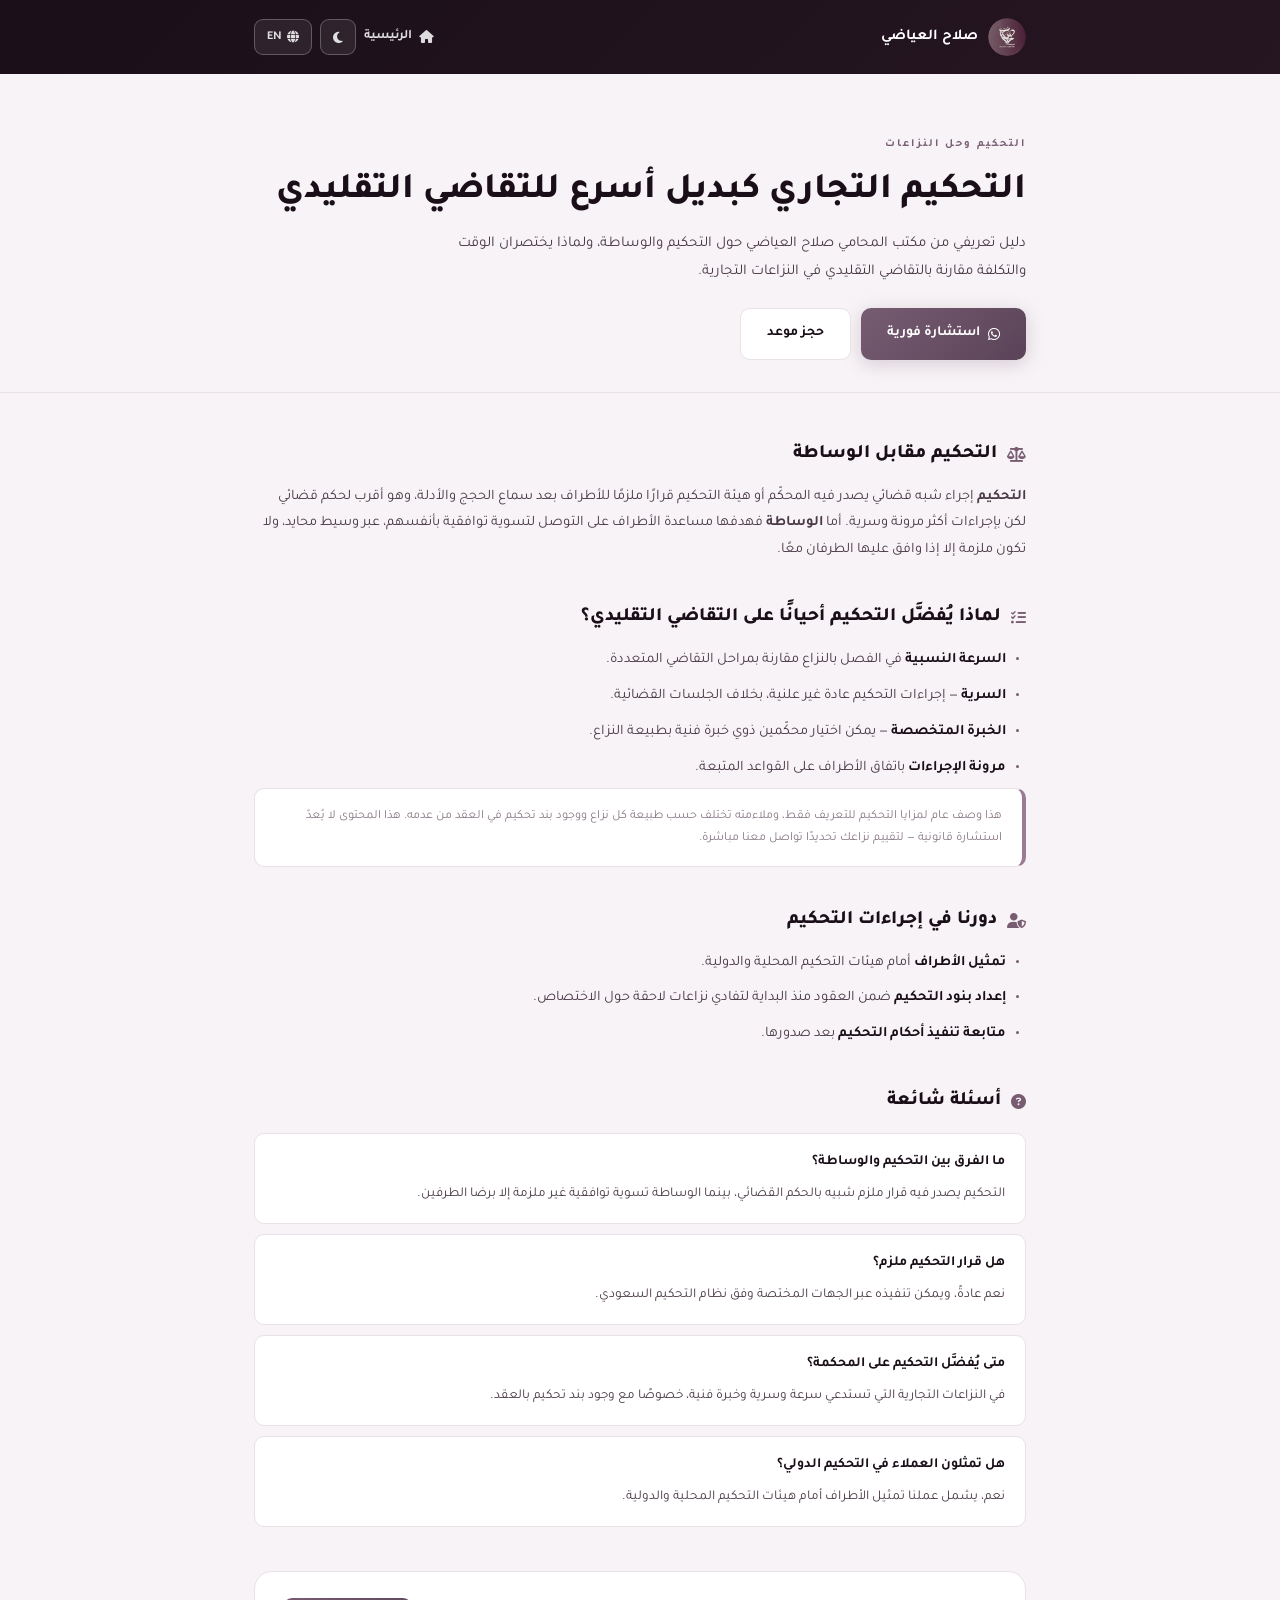
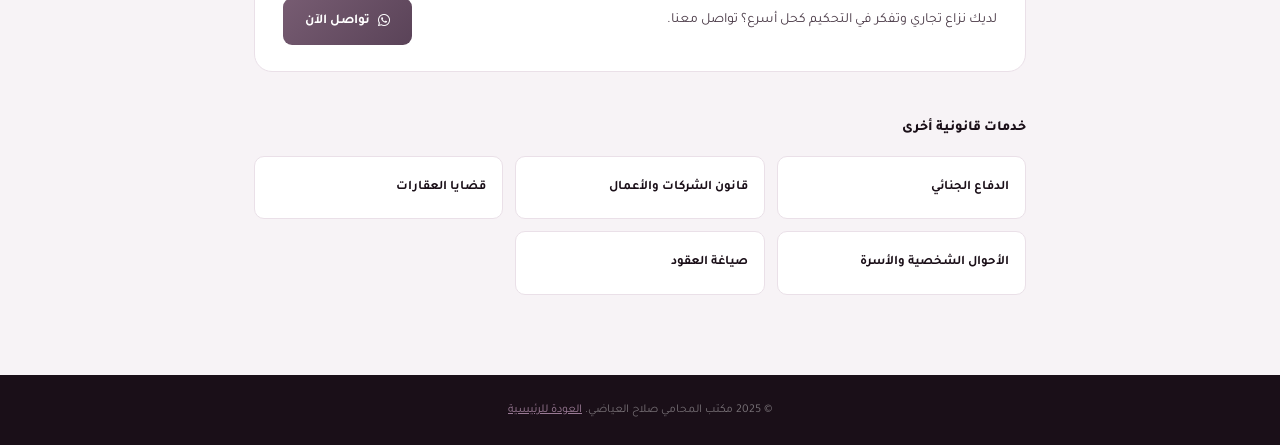
==== arbitration.html @ 4cacccc8 "Complete the practice-area content pages: 5 more, plus a shared stylesheet - New pages matching the " ====
<!DOCTYPE html>
<html lang="ar" dir="rtl">
<head>
<meta charset="UTF-8"/>
<meta name="viewport" content="width=device-width,initial-scale=1.0"/>
<title>التحكيم وحل النزاعات | مكتب المحامي صلاح العياضي</title>
<meta name="description" content="دليل تعريفي حول التحكيم التجاري والوساطة كبديل للتقاضي التقليدي بالمملكة العربية السعودية — مكتب المحامي صلاح العياضي، المدينة المنورة"/>
<link rel="canonical" href="https://salah-alayadi.com/arbitration.html"/>
<meta name="robots" content="index, follow"/>
<meta name="theme-color" content="#775C72"/>
<link rel="icon" href="logo-dark.png" type="image/png"/>

<meta property="og:type" content="article"/>
<meta property="og:site_name" content="مكتب المحامي صلاح العياضي"/>
<meta property="og:title" content="التحكيم وحل النزاعات | مكتب المحامي صلاح العياضي"/>
<meta property="og:description" content="دليل تعريفي حول التحكيم التجاري والوساطة كبديل للتقاضي التقليدي بالمملكة العربية السعودية"/>
<meta property="og:url" content="https://salah-alayadi.com/arbitration.html"/>
<meta property="og:image" content="https://salah-alayadi.com/madina.jpg"/>
<meta property="og:locale" content="ar_SA"/>

<script async src="https://www.googletagmanager.com/gtag/js?id=G-WZ18634DXK"></script>
<script>
  window.dataLayer = window.dataLayer || [];
  function gtag(){dataLayer.push(arguments);}
  gtag('js', new Date());
  gtag('config', 'G-WZ18634DXK');
</script>

<script type="application/ld+json">
{
  "@context": "https://schema.org",
  "@type": "LegalService",
  "name": "التحكيم وحل النزاعات — مكتب المحامي صلاح العياضي",
  "url": "https://salah-alayadi.com/arbitration.html",
  "provider": {"@type": "Attorney", "name": "مكتب المحامي صلاح العياضي", "telephone": "+966560064478"},
  "areaServed": "SA",
  "serviceType": "Arbitration and Dispute Resolution"
}
</script>
<script type="application/ld+json">
{
  "@context": "https://schema.org",
  "@type": "FAQPage",
  "mainEntity": [
    {"@type":"Question","name":"ما الفرق بين التحكيم والوساطة؟","acceptedAnswer":{"@type":"Answer","text":"التحكيم يصدر فيه المحكّم أو هيئة التحكيم قرارًا ملزمًا للأطراف يشبه الحكم القضائي، بينما الوساطة تهدف لمساعدة الأطراف على التوصل لتسوية توافقية غير ملزمة إلا برضا الطرفين."}},
    {"@type":"Question","name":"هل قرار التحكيم ملزم؟","acceptedAnswer":{"@type":"Answer","text":"نعم، عادةً ما يكون قرار التحكيم (حكم التحكيم) ملزمًا للأطراف، ويمكن تنفيذه عبر الجهات المختصة وفق نظام التحكيم السعودي."}},
    {"@type":"Question","name":"متى يُفضَّل اللجوء للتحكيم بدل المحكمة؟","acceptedAnswer":{"@type":"Answer","text":"يُفضَّل التحكيم عادة في النزاعات التجارية التي تستدعي سرعة الحسم والسرية والخبرة الفنية المتخصصة، خصوصًا عند وجود بند تحكيم متفق عليه مسبقًا في العقد."}},
    {"@type":"Question","name":"هل تمثلون العملاء في التحكيم الدولي؟","acceptedAnswer":{"@type":"Answer","text":"نعم، يشمل عملنا تمثيل الأطراف أمام هيئات التحكيم المحلية والدولية."}}
  ]
}
</script>

<link rel="preconnect" href="https://fonts.googleapis.com"/>
<link rel="preconnect" href="https://fonts.gstatic.com" crossorigin/>
<link href="https://fonts.googleapis.com/css2?family=Tajawal:wght@300;400;500;700;800;900&family=Inter:wght@300;400;500;600;700&display=swap" rel="stylesheet"/>
<link rel="stylesheet" href="https://cdnjs.cloudflare.com/ajax/libs/font-awesome/6.5.0/css/all.min.css"/>
<link rel="stylesheet" href="article.css"/>
</head>
<body>

<header>
  <nav>
    <a href="index.html" class="logo">
      <img src="logo-dark.png" alt="شعار المكتب"/>
      <span><span class="ar-text">صلاح العياضي</span><span class="en-text">Salah Aleadhi</span></span>
    </a>
    <div class="hdr-actions">
      <a href="index.html" class="back-lnk"><i class="fas fa-house"></i><span class="ar-text">الرئيسية</span><span class="en-text">Home</span></a>
      <button class="btn-icon" id="themeBtn" aria-label="تبديل المظهر"><i class="fas fa-moon" id="themeIco"></i></button>
      <button class="btn-icon btn-lang" id="langBtn"><i class="fas fa-globe"></i><span id="langLbl">EN</span></button>
    </div>
  </nav>
</header>

<div class="hero-p">
  <div class="container">
    <div class="stg"><span class="ar-text">التحكيم وحل النزاعات</span><span class="en-text">Arbitration &amp; Dispute Resolution</span></div>
    <h1><span class="ar-text">التحكيم التجاري كبديل أسرع للتقاضي التقليدي</span><span class="en-text">Commercial Arbitration as a Faster Alternative to Traditional Litigation</span></h1>
    <p><span class="ar-text">دليل تعريفي من مكتب المحامي صلاح العياضي حول التحكيم والوساطة، ولماذا يختصران الوقت والتكلفة مقارنة بالتقاضي التقليدي في النزاعات التجارية.</span><span class="en-text">A guide from Salah Aleadhi Law Office on arbitration and mediation, and why they can save time and cost compared to traditional litigation in commercial disputes.</span></p>
    <div class="cta-row">
      <a href="https://wa.me/966560064478?text=%D8%A7%D9%84%D8%B3%D9%84%D8%A7%D9%85%20%D8%B9%D9%84%D9%8A%D9%83%D9%85%D8%8C%20%D8%A3%D8%B1%D9%8A%D8%AF%20%D8%A7%D8%B3%D8%AA%D8%B4%D8%A7%D8%B1%D8%A9%20%D8%A8%D8%AE%D8%B5%D9%88%D8%B5%20%D8%AA%D8%AD%D9%83%D9%8A%D9%85" target="_blank" rel="noopener noreferrer" class="bm"><i class="fab fa-whatsapp"></i><span class="ar-text">استشارة فورية</span><span class="en-text">Instant Consultation</span></a>
      <a href="index.html#booking" class="bo"><span class="ar-text">حجز موعد</span><span class="en-text">Book an Appointment</span></a>
    </div>
  </div>
</div>

<main>
  <div class="container">

    <div class="sec">
      <h2><i class="fas fa-scale-balanced"></i><span class="ar-text">التحكيم مقابل الوساطة</span><span class="en-text">Arbitration vs. Mediation</span></h2>
      <p><span class="ar-text"><b>التحكيم</b> إجراء شبه قضائي يصدر فيه المحكّم أو هيئة التحكيم قرارًا ملزمًا للأطراف بعد سماع الحجج والأدلة، وهو أقرب لحكم قضائي لكن بإجراءات أكثر مرونة وسرية. أما <b>الوساطة</b> فهدفها مساعدة الأطراف على التوصل لتسوية توافقية بأنفسهم، عبر وسيط محايد، ولا تكون ملزمة إلا إذا وافق عليها الطرفان معًا.</span><span class="en-text"><b>Arbitration</b> is a quasi-judicial process where an arbitrator or arbitral tribunal issues a binding decision after hearing arguments and evidence — similar to a court ruling, but with more flexible and private procedures. <b>Mediation</b> aims to help parties reach a mutually agreed settlement through a neutral mediator, and is only binding if both parties agree to it.</span></p>
    </div>

    <div class="sec">
      <h2><i class="fas fa-list-check"></i><span class="ar-text">لماذا يُفضَّل التحكيم أحيانًا على التقاضي التقليدي؟</span><span class="en-text">Why Arbitration Is Sometimes Preferred Over Traditional Litigation</span></h2>
      <ul>
        <li><span class="ar-text"><b>السرعة النسبية</b> في الفصل بالنزاع مقارنة بمراحل التقاضي المتعددة.</span><span class="en-text"><b>Relative speed</b> in resolving disputes compared to multiple litigation stages.</span></li>
        <li><span class="ar-text"><b>السرية</b> — إجراءات التحكيم عادة غير علنية، بخلاف الجلسات القضائية.</span><span class="en-text"><b>Confidentiality</b> — arbitration proceedings are typically private, unlike public court hearings.</span></li>
        <li><span class="ar-text"><b>الخبرة المتخصصة</b> — يمكن اختيار محكّمين ذوي خبرة فنية بطبيعة النزاع.</span><span class="en-text"><b>Specialized expertise</b> — arbitrators with technical knowledge relevant to the dispute can be selected.</span></li>
        <li><span class="ar-text"><b>مرونة الإجراءات</b> باتفاق الأطراف على القواعد المتبعة.</span><span class="en-text"><b>Procedural flexibility</b>, with parties agreeing on the rules to follow.</span></li>
      </ul>
      <div class="disclaimer">
        <p><span class="ar-text">هذا وصف عام لمزايا التحكيم للتعريف فقط، وملاءمته تختلف حسب طبيعة كل نزاع ووجود بند تحكيم في العقد من عدمه. هذا المحتوى لا يُعدّ استشارة قانونية — لتقييم نزاعك تحديدًا تواصل معنا مباشرة.</span><span class="en-text">This is a general overview of arbitration's advantages. Its suitability depends on the nature of each dispute and whether an arbitration clause exists in the contract. This content is not legal advice — contact us directly to assess your specific dispute.</span></p>
      </div>
    </div>

    <div class="sec">
      <h2><i class="fas fa-user-shield"></i><span class="ar-text">دورنا في إجراءات التحكيم</span><span class="en-text">Our Role in Arbitration Proceedings</span></h2>
      <ul>
        <li><span class="ar-text"><b>تمثيل الأطراف</b> أمام هيئات التحكيم المحلية والدولية.</span><span class="en-text"><b>Representing parties</b> before local and international arbitral bodies.</span></li>
        <li><span class="ar-text"><b>إعداد بنود التحكيم</b> ضمن العقود منذ البداية لتفادي نزاعات لاحقة حول الاختصاص.</span><span class="en-text"><b>Drafting arbitration clauses</b> within contracts from the outset, to avoid future jurisdiction disputes.</span></li>
        <li><span class="ar-text"><b>متابعة تنفيذ أحكام التحكيم</b> بعد صدورها.</span><span class="en-text"><b>Following up on the enforcement</b> of arbitration awards once issued.</span></li>
      </ul>
    </div>

    <div class="sec">
      <h2><i class="fas fa-circle-question"></i><span class="ar-text">أسئلة شائعة</span><span class="en-text">Frequently Asked Questions</span></h2>
      <div class="faq-list">
        <div class="faq-item"><b><span class="ar-text">ما الفرق بين التحكيم والوساطة؟</span><span class="en-text">What's the difference between arbitration and mediation?</span></b><p><span class="ar-text">التحكيم يصدر فيه قرار ملزم شبيه بالحكم القضائي، بينما الوساطة تسوية توافقية غير ملزمة إلا برضا الطرفين.</span><span class="en-text">Arbitration produces a binding decision similar to a court ruling; mediation is a consensual settlement, binding only if both parties agree.</span></p></div>
        <div class="faq-item"><b><span class="ar-text">هل قرار التحكيم ملزم؟</span><span class="en-text">Is an arbitration award binding?</span></b><p><span class="ar-text">نعم عادةً، ويمكن تنفيذه عبر الجهات المختصة وفق نظام التحكيم السعودي.</span><span class="en-text">Yes, typically, and it can be enforced through the relevant authorities under Saudi arbitration law.</span></p></div>
        <div class="faq-item"><b><span class="ar-text">متى يُفضَّل التحكيم على المحكمة؟</span><span class="en-text">When is arbitration preferred over court?</span></b><p><span class="ar-text">في النزاعات التجارية التي تستدعي سرعة وسرية وخبرة فنية، خصوصًا مع وجود بند تحكيم بالعقد.</span><span class="en-text">In commercial disputes requiring speed, confidentiality, and technical expertise, especially with an arbitration clause already in the contract.</span></p></div>
        <div class="faq-item"><b><span class="ar-text">هل تمثلون العملاء في التحكيم الدولي؟</span><span class="en-text">Do you represent clients in international arbitration?</span></b><p><span class="ar-text">نعم، يشمل عملنا تمثيل الأطراف أمام هيئات التحكيم المحلية والدولية.</span><span class="en-text">Yes, our work includes representing parties before local and international arbitral bodies.</span></p></div>
      </div>
    </div>

    <div class="contact-strip">
      <p><span class="ar-text">لديك نزاع تجاري وتفكر في التحكيم كحل أسرع؟ تواصل معنا.</span><span class="en-text">Have a commercial dispute and considering arbitration as a faster path? Get in touch.</span></p>
      <a href="https://wa.me/966560064478" target="_blank" rel="noopener noreferrer" class="cta"><i class="fab fa-whatsapp"></i><span class="ar-text">تواصل الآن</span><span class="en-text">Contact Now</span></a>
    </div>

    <div class="related">
      <h3><span class="ar-text">خدمات قانونية أخرى</span><span class="en-text">Other Legal Services</span></h3>
      <div class="related-grid">
        <a href="criminal-defense.html" class="related-card"><span class="ar-text">الدفاع الجنائي</span><span class="en-text">Criminal Defense</span></a>
        <a href="corporate-law.html" class="related-card"><span class="ar-text">قانون الشركات والأعمال</span><span class="en-text">Corporate &amp; Business Law</span></a>
        <a href="real-estate-law.html" class="related-card"><span class="ar-text">قضايا العقارات</span><span class="en-text">Real Estate Law</span></a>
        <a href="family-law.html" class="related-card"><span class="ar-text">الأحوال الشخصية والأسرة</span><span class="en-text">Personal Status &amp; Family</span></a>
        <a href="contract-drafting.html" class="related-card"><span class="ar-text">صياغة العقود</span><span class="en-text">Contract Drafting</span></a>
      </div>
    </div>

  </div>
</main>

<footer>
  <p><span class="ar-text">© 2025 مكتب المحامي صلاح العياضي.</span><span class="en-text">© 2025 Salah Aleadhi Law Office.</span> <a href="index.html"><span class="ar-text">العودة للرئيسية</span><span class="en-text">Back to Home</span></a></p>
</footer>

<script>
const html=document.documentElement;
const themeBtn=document.getElementById('themeBtn');
const themeIco=document.getElementById('themeIco');
function applyTheme(t){t==='dark'?html.setAttribute('data-theme','dark'):html.removeAttribute('data-theme');themeIco.className=t==='dark'?'fas fa-sun':'fas fa-moon';localStorage.setItem('theme',t)}
applyTheme(localStorage.getItem('theme')||'light');
themeBtn.addEventListener('click',()=>applyTheme(html.getAttribute('data-theme')==='dark'?'light':'dark'));

const langBtn=document.getElementById('langBtn');
const langLbl=document.getElementById('langLbl');
let lang=localStorage.getItem('lang')||'ar';
function applyLang(l){html.setAttribute('lang',l);html.setAttribute('dir',l==='ar'?'rtl':'ltr');langLbl.textContent=l==='ar'?'EN':'AR';lang=l;localStorage.setItem('lang',l)}
applyLang(lang);
langBtn.addEventListener('click',()=>applyLang(lang==='ar'?'en':'ar'));
</script>
</body>
</html>
---- article.css ----
:root{
  --p:#775C72; --pl:#9A7A95; --pd:#5A4358;
  --nv:#1A0F18; --nv2:#261622;
  --bg:#F7F3F6; --bg2:#FFFFFF; --card:#FFFFFF;
  --tx:#1A0F18; --tx2:#4A3A47; --tx3:#8A7A87;
  --br:#EAE0E8; --sh:rgba(26,15,24,.1); --shp:rgba(119,92,114,.25);
  --ease:all .3s cubic-bezier(.4,0,.2,1);
  --r:10px; --rl:18px;
}
[data-theme="dark"]{
  --nv:#090909; --nv2:#101010;
  --bg:#0C0C0C; --bg2:#131313; --card:#191919;
  --tx:#E4E4E4; --tx2:#949494; --tx3:#565656;
  --br:#252525; --sh:rgba(0,0,0,.65); --shp:rgba(119,92,114,.32);
}
*,*::before,*::after{box-sizing:border-box;margin:0;padding:0}
html{scroll-behavior:smooth}
body{font-family:'Tajawal',sans-serif;background:var(--bg);color:var(--tx);line-height:1.85;transition:background .3s,color .3s}
html[lang="en"] body{font-family:'Inter',sans-serif}
a{text-decoration:none;color:inherit}
html[lang="ar"] .en-text{display:none}
html[lang="en"] .ar-text{display:none}
.container{max-width:820px;margin:0 auto;padding:0 24px}

header{background:linear-gradient(135deg,var(--nv),var(--nv2));padding:18px 0}
header nav{display:flex;align-items:center;justify-content:space-between;max-width:820px;margin:0 auto;padding:0 24px}
.logo{display:flex;align-items:center;gap:10px;color:#fff;font-weight:700;font-size:15px}
.logo img{height:38px;width:38px;border-radius:50%;object-fit:cover}
.hdr-actions{display:flex;align-items:center;gap:8px}
.btn-icon{width:36px;height:36px;border-radius:9px;border:1.5px solid rgba(255,255,255,.25);background:rgba(255,255,255,.08);color:rgba(255,255,255,.85);font-size:13px;cursor:pointer;display:flex;align-items:center;justify-content:center;font-family:inherit;transition:var(--ease)}
.btn-icon:hover{border-color:var(--pl);color:var(--pl)}
.btn-lang{width:auto;padding:0 12px;gap:5px;font-size:12px;font-weight:600}
.back-lnk{display:inline-flex;align-items:center;gap:7px;color:rgba(255,255,255,.85);font-size:13px;font-weight:600}
.back-lnk:hover{color:var(--pl)}

.hero-p{padding:56px 0 32px;border-bottom:1px solid var(--br)}
.hero-p .stg{display:inline-flex;align-items:center;gap:7px;color:var(--p);font-size:11px;font-weight:700;letter-spacing:2px;text-transform:uppercase;margin-bottom:14px}
.hero-p h1{font-size:clamp(24px,4vw,36px);font-weight:800;line-height:1.3;margin-bottom:14px}
.hero-p p{color:var(--tx2);font-size:15px;max-width:620px}
.hero-p .cta-row{display:flex;gap:10px;margin-top:22px;flex-wrap:wrap}
.bm{padding:12px 26px;background:linear-gradient(135deg,var(--p),var(--pd));color:#fff;border:none;border-radius:10px;font-size:14px;font-weight:700;cursor:pointer;display:inline-flex;align-items:center;gap:8px;box-shadow:0 4px 18px var(--shp)}
.bo{padding:12px 26px;background:var(--card);color:var(--tx);border:1.5px solid var(--br);border-radius:10px;font-size:14px;font-weight:600;display:inline-flex;align-items:center;gap:8px}

main{padding:44px 0 80px}
.sec{margin-bottom:36px}
.sec h2{font-size:19px;font-weight:800;color:var(--tx);margin-bottom:12px;display:flex;align-items:center;gap:10px}
.sec h2 i{color:var(--p);font-size:15px}
.sec p{font-size:14.5px;color:var(--tx2)}
.sec p+p{margin-top:11px}
.sec ul{margin-top:12px;padding-inline-start:20px;display:flex;flex-direction:column;gap:9px}
.sec ul li{font-size:14.5px;color:var(--tx2)}
.sec ul li b{color:var(--tx)}
.sec ul li::marker{color:var(--p)}

.stages{display:flex;flex-direction:column;gap:0;margin-top:16px;border-inline-start:2px solid var(--br);padding-inline-start:22px}
.stage{position:relative;padding-bottom:26px}
.stage:last-child{padding-bottom:0}
.stage::before{content:'';position:absolute;inset-inline-start:-28px;top:3px;width:11px;height:11px;border-radius:50%;background:var(--p);border:2px solid var(--bg)}
.stage b{display:block;font-size:14.5px;color:var(--tx);margin-bottom:4px}
.stage span{font-size:13.5px;color:var(--tx2)}

.disclaimer{background:var(--card);border:1px solid var(--br);border-inline-start:4px solid var(--pl);border-radius:var(--r);padding:16px 20px;margin-top:6px}
.disclaimer p{font-size:12.5px;color:var(--tx3);line-height:1.8}

.faq-list{display:flex;flex-direction:column;gap:10px;margin-top:14px}
.faq-item{background:var(--card);border:1px solid var(--br);border-radius:var(--r);padding:16px 20px}
.faq-item b{display:block;font-size:14px;color:var(--tx);margin-bottom:6px}
.faq-item p{font-size:13.5px;color:var(--tx2)}

.contact-strip{margin-top:44px;background:var(--card);border:1px solid var(--br);border-radius:var(--rl);padding:26px 28px;display:flex;align-items:center;justify-content:space-between;gap:16px;flex-wrap:wrap}
.contact-strip p{font-size:14px;color:var(--tx2)}
.contact-strip a.cta{display:inline-flex;align-items:center;gap:8px;padding:11px 22px;background:linear-gradient(135deg,var(--p),var(--pd));color:#fff;border-radius:9px;font-size:13.5px;font-weight:700}

.related{margin-top:44px}
.related h3{font-size:14px;font-weight:800;color:var(--tx);margin-bottom:14px}
.related-grid{display:grid;grid-template-columns:repeat(3,1fr);gap:12px}
.related-card{background:var(--card);border:1px solid var(--br);border-radius:var(--r);padding:16px;transition:var(--ease)}
.related-card:hover{border-color:var(--p);transform:translateY(-2px)}
.related-card span{font-size:13px;font-weight:700;color:var(--tx)}

footer{background:var(--nv);color:rgba(255,255,255,.4);text-align:center;padding:24px 0;font-size:12px}
footer a{color:var(--pl);text-decoration:underline}

@media(max-width:600px){
  .contact-strip{flex-direction:column;align-items:flex-start;text-align:start}
  .related-grid{grid-template-columns:1fr}
}
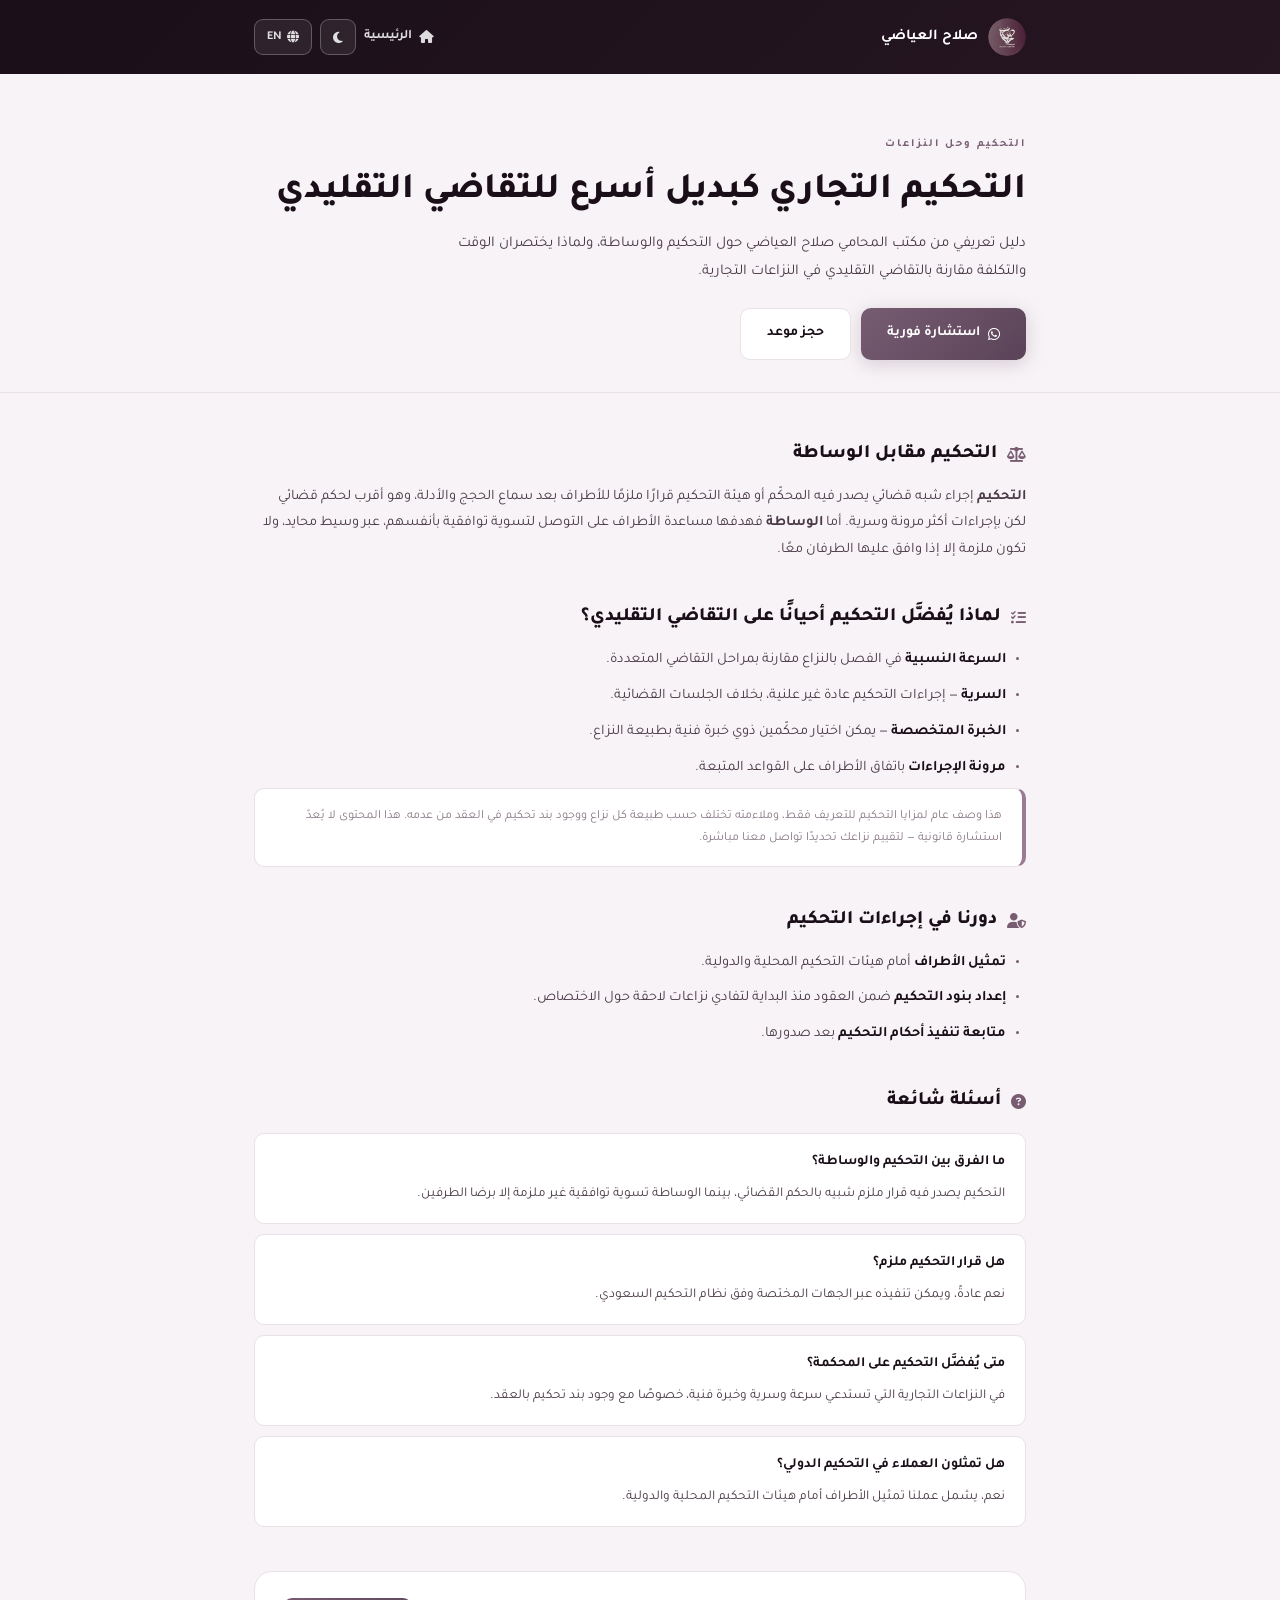
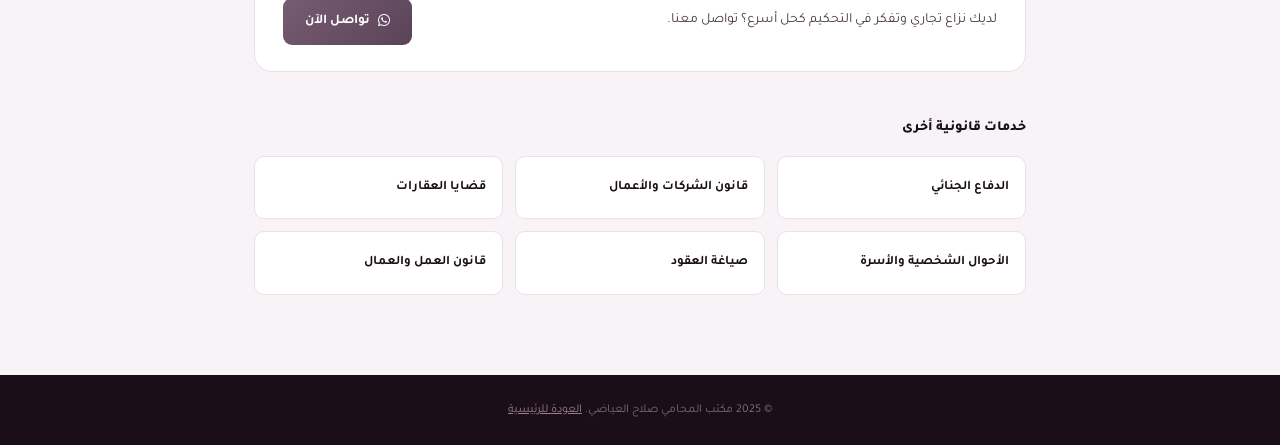
==== commit 75263b0a: "Add Labor & Employment Law page (7th practice area), cross-link from all other pages and homepage" ====
--- a/arbitration.html
+++ b/arbitration.html
@@ -137,6 +137,7 @@
         <a href="real-estate-law.html" class="related-card"><span class="ar-text">قضايا العقارات</span><span class="en-text">Real Estate Law</span></a>
         <a href="family-law.html" class="related-card"><span class="ar-text">الأحوال الشخصية والأسرة</span><span class="en-text">Personal Status &amp; Family</span></a>
         <a href="contract-drafting.html" class="related-card"><span class="ar-text">صياغة العقود</span><span class="en-text">Contract Drafting</span></a>
+        <a href="labor-law.html" class="related-card"><span class="ar-text">قانون العمل والعمال</span><span class="en-text">Labor &amp; Employment Law</span></a>
       </div>
     </div>
 
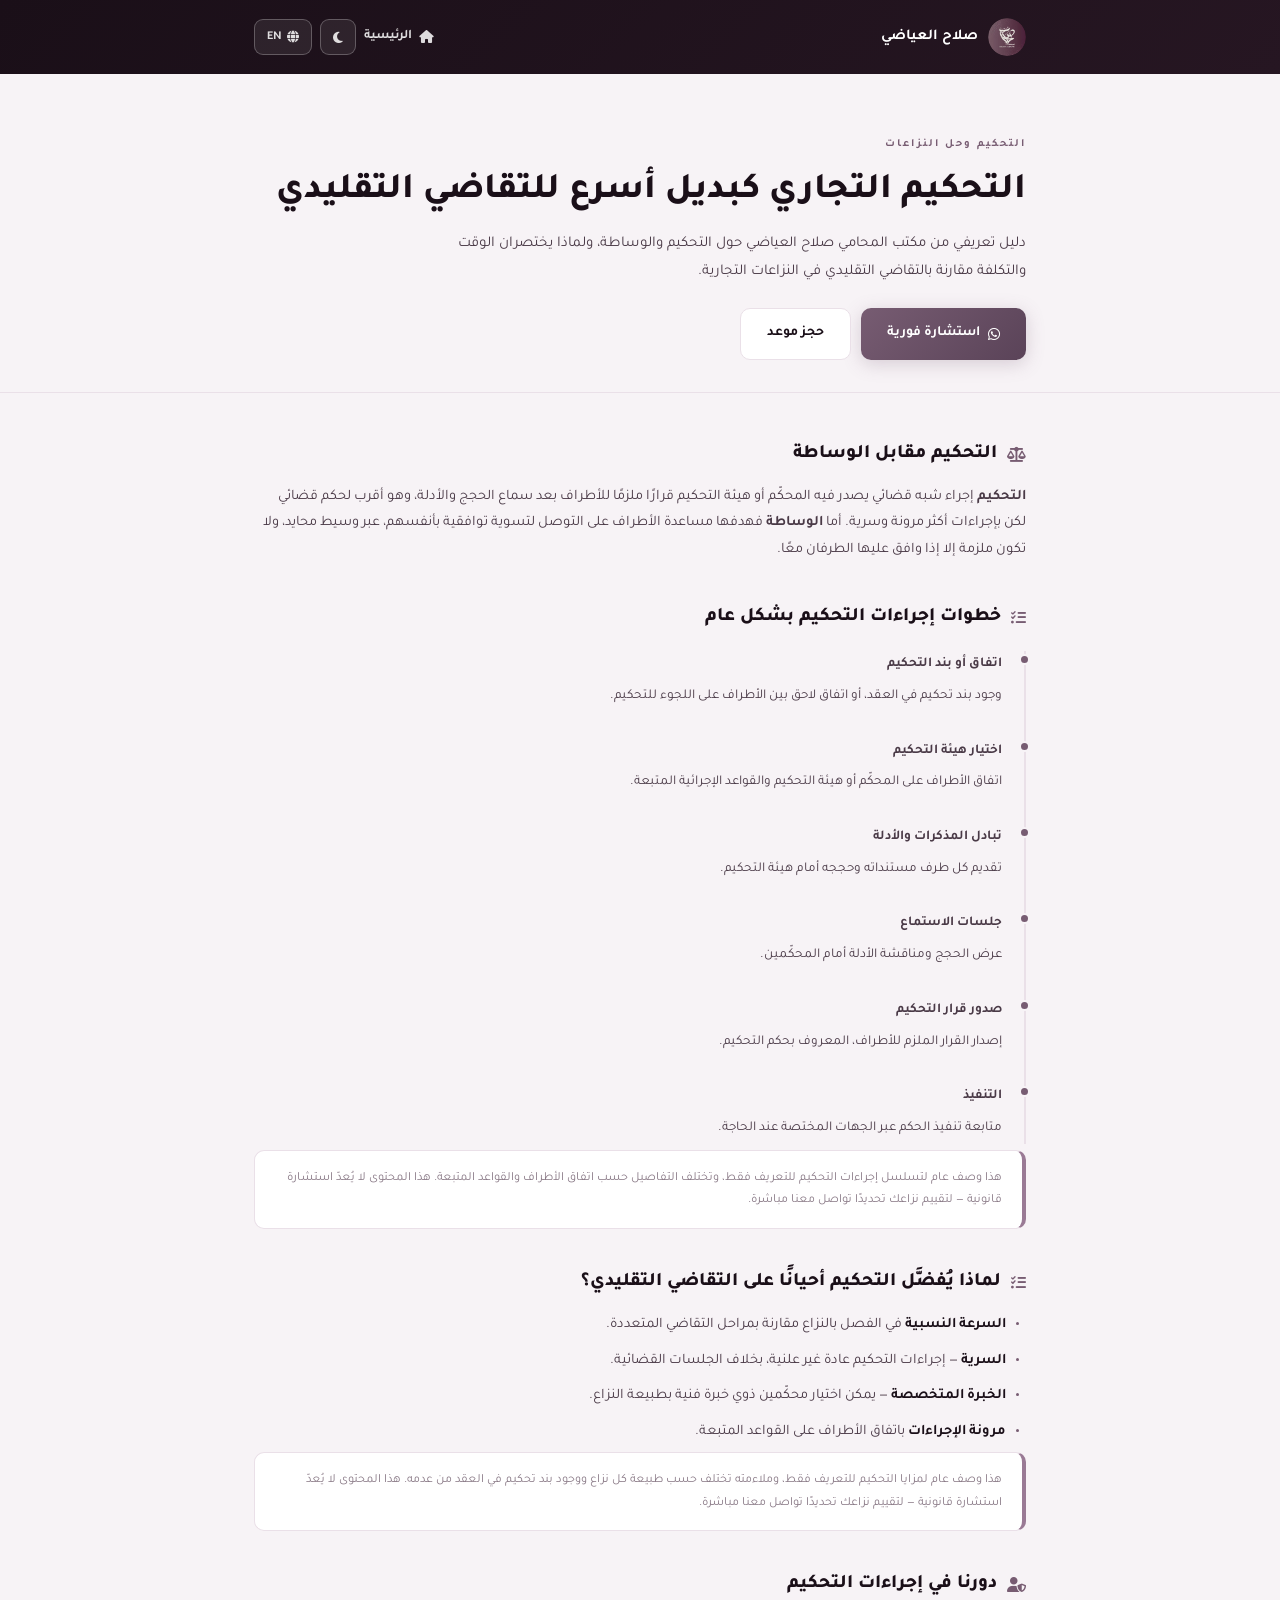
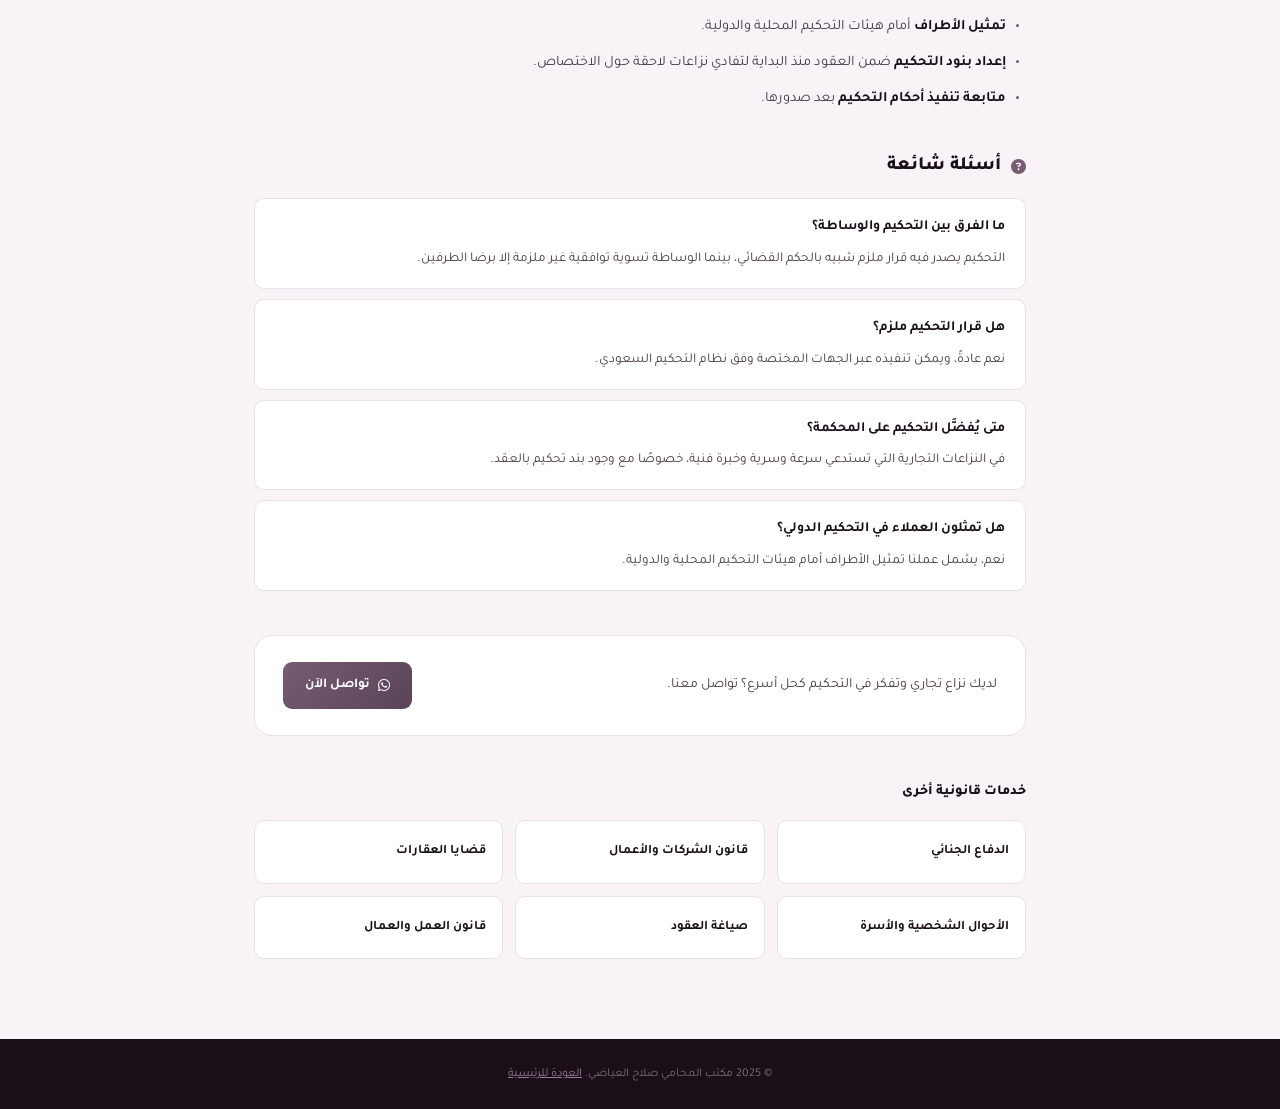
==== commit d59780bd: "Add procedural steps sections to contract-drafting and arbitration pages for consistency across all " ====
--- a/arbitration.html
+++ b/arbitration.html
@@ -93,6 +93,21 @@
     </div>
 
     <div class="sec">
+      <h2><i class="fas fa-list-check"></i><span class="ar-text">خطوات إجراءات التحكيم بشكل عام</span><span class="en-text">General Steps of Arbitration Proceedings</span></h2>
+      <div class="stages">
+        <div class="stage"><b><span class="ar-text">اتفاق أو بند التحكيم</span><span class="en-text">Arbitration Agreement or Clause</span></b><span><span class="ar-text">وجود بند تحكيم في العقد، أو اتفاق لاحق بين الأطراف على اللجوء للتحكيم.</span><span class="en-text">An arbitration clause in the contract, or a subsequent agreement between the parties to arbitrate.</span></span></div>
+        <div class="stage"><b><span class="ar-text">اختيار هيئة التحكيم</span><span class="en-text">Selecting the Arbitral Tribunal</span></b><span><span class="ar-text">اتفاق الأطراف على المحكّم أو هيئة التحكيم والقواعد الإجرائية المتبعة.</span><span class="en-text">The parties agree on the arbitrator or tribunal and the procedural rules to be followed.</span></span></div>
+        <div class="stage"><b><span class="ar-text">تبادل المذكرات والأدلة</span><span class="en-text">Exchanging Briefs &amp; Evidence</span></b><span><span class="ar-text">تقديم كل طرف مستنداته وحججه أمام هيئة التحكيم.</span><span class="en-text">Each party submits its documents and arguments before the tribunal.</span></span></div>
+        <div class="stage"><b><span class="ar-text">جلسات الاستماع</span><span class="en-text">Hearing Sessions</span></b><span><span class="ar-text">عرض الحجج ومناقشة الأدلة أمام المحكّمين.</span><span class="en-text">Presenting arguments and discussing evidence before the arbitrators.</span></span></div>
+        <div class="stage"><b><span class="ar-text">صدور قرار التحكيم</span><span class="en-text">Issuing the Arbitration Award</span></b><span><span class="ar-text">إصدار القرار الملزم للأطراف، المعروف بحكم التحكيم.</span><span class="en-text">Issuing the binding decision, known as the arbitration award.</span></span></div>
+        <div class="stage"><b><span class="ar-text">التنفيذ</span><span class="en-text">Enforcement</span></b><span><span class="ar-text">متابعة تنفيذ الحكم عبر الجهات المختصة عند الحاجة.</span><span class="en-text">Following up on enforcement of the award through the competent authorities if needed.</span></span></div>
+      </div>
+      <div class="disclaimer">
+        <p><span class="ar-text">هذا وصف عام لتسلسل إجراءات التحكيم للتعريف فقط، وتختلف التفاصيل حسب اتفاق الأطراف والقواعد المتبعة. هذا المحتوى لا يُعدّ استشارة قانونية — لتقييم نزاعك تحديدًا تواصل معنا مباشرة.</span><span class="en-text">This is a general overview of the arbitration process, for informational purposes only; details vary based on the parties' agreement and the applicable rules. This content is not legal advice — contact us directly to assess your specific dispute.</span></p>
+      </div>
+    </div>
+
+    <div class="sec">
       <h2><i class="fas fa-list-check"></i><span class="ar-text">لماذا يُفضَّل التحكيم أحيانًا على التقاضي التقليدي؟</span><span class="en-text">Why Arbitration Is Sometimes Preferred Over Traditional Litigation</span></h2>
       <ul>
         <li><span class="ar-text"><b>السرعة النسبية</b> في الفصل بالنزاع مقارنة بمراحل التقاضي المتعددة.</span><span class="en-text"><b>Relative speed</b> in resolving disputes compared to multiple litigation stages.</span></li>
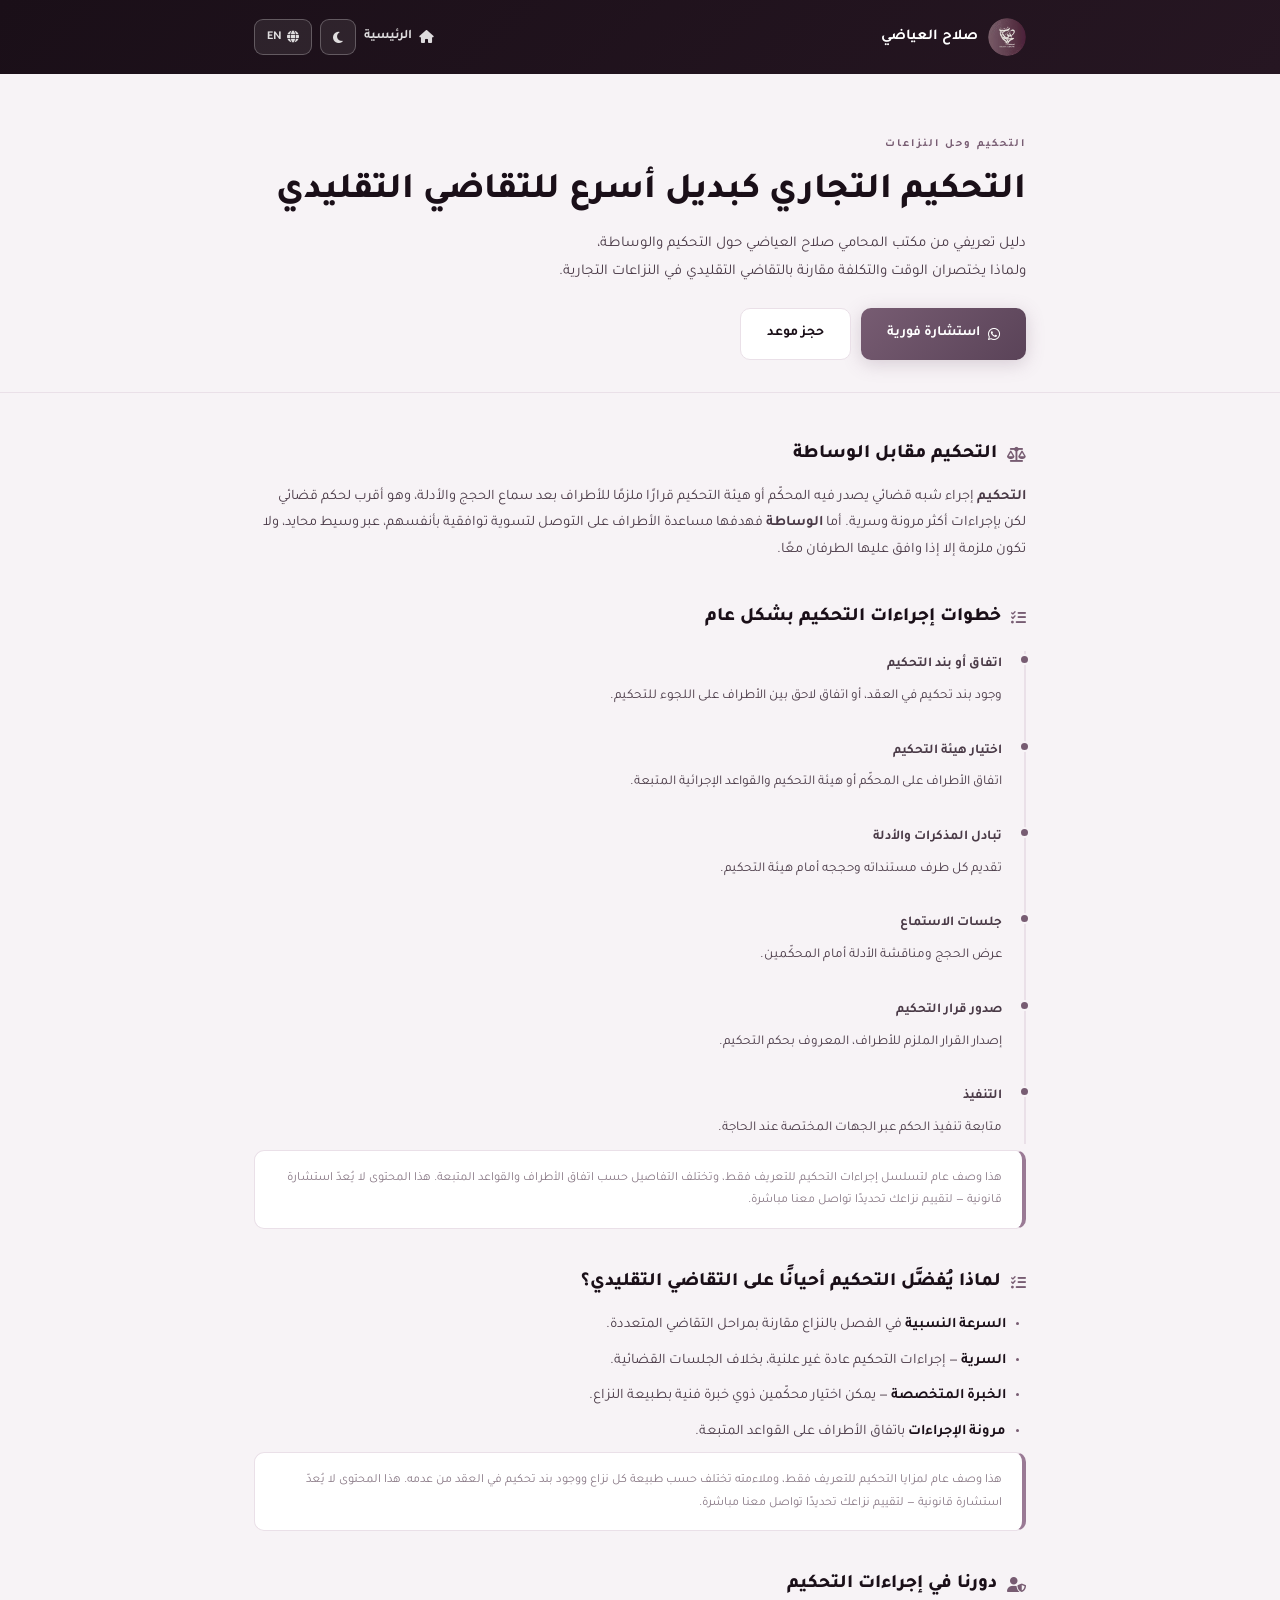
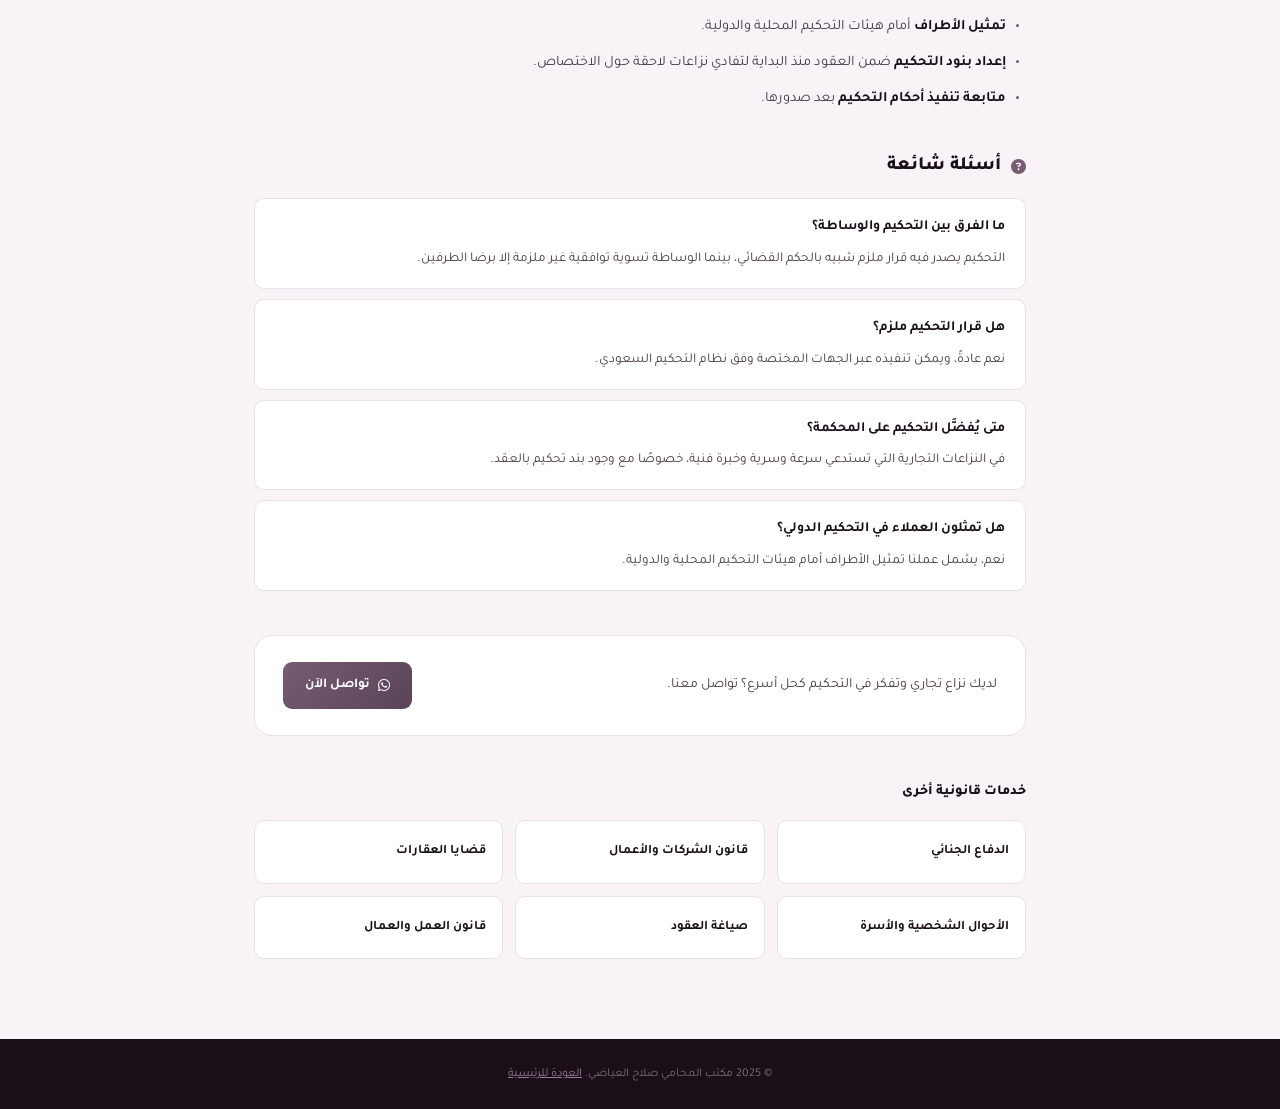
==== commit 635966ef: "Glue last two words of all practice-area page H1 titles with non-breaking space to prevent single-wo" ====
--- a/arbitration.html
+++ b/arbitration.html
@@ -75,7 +75,7 @@
 <div class="hero-p">
   <div class="container">
     <div class="stg"><span class="ar-text">التحكيم وحل النزاعات</span><span class="en-text">Arbitration &amp; Dispute Resolution</span></div>
-    <h1><span class="ar-text">التحكيم التجاري كبديل أسرع للتقاضي التقليدي</span><span class="en-text">Commercial Arbitration as a Faster Alternative to Traditional Litigation</span></h1>
+    <h1><span class="ar-text">التحكيم التجاري كبديل أسرع للتقاضي&nbsp;التقليدي</span><span class="en-text">Commercial Arbitration as a Faster Alternative to Traditional&nbsp;Litigation</span></h1>
     <p><span class="ar-text">دليل تعريفي من مكتب المحامي صلاح العياضي حول التحكيم والوساطة، ولماذا يختصران الوقت والتكلفة مقارنة بالتقاضي التقليدي في النزاعات التجارية.</span><span class="en-text">A guide from Salah Aleadhi Law Office on arbitration and mediation, and why they can save time and cost compared to traditional litigation in commercial disputes.</span></p>
     <div class="cta-row">
       <a href="https://wa.me/966560064478?text=%D8%A7%D9%84%D8%B3%D9%84%D8%A7%D9%85%20%D8%B9%D9%84%D9%8A%D9%83%D9%85%D8%8C%20%D8%A3%D8%B1%D9%8A%D8%AF%20%D8%A7%D8%B3%D8%AA%D8%B4%D8%A7%D8%B1%D8%A9%20%D8%A8%D8%AE%D8%B5%D9%88%D8%B5%20%D8%AA%D8%AD%D9%83%D9%8A%D9%85" target="_blank" rel="noopener noreferrer" class="bm"><i class="fab fa-whatsapp"></i><span class="ar-text">استشارة فورية</span><span class="en-text">Instant Consultation</span></a>
--- a/article.css
+++ b/article.css
@@ -35,8 +35,8 @@
 
 .hero-p{padding:56px 0 32px;border-bottom:1px solid var(--br)}
 .hero-p .stg{display:inline-flex;align-items:center;gap:7px;color:var(--p);font-size:11px;font-weight:700;letter-spacing:2px;text-transform:uppercase;margin-bottom:14px}
-.hero-p h1{font-size:clamp(24px,4vw,36px);font-weight:800;line-height:1.3;margin-bottom:14px}
-.hero-p p{color:var(--tx2);font-size:15px;max-width:620px}
+.hero-p h1{font-size:clamp(24px,4vw,36px);font-weight:800;line-height:1.3;margin-bottom:14px;text-wrap:balance}
+.hero-p p{color:var(--tx2);font-size:15px;max-width:620px;text-wrap:balance}
 .hero-p .cta-row{display:flex;gap:10px;margin-top:22px;flex-wrap:wrap}
 .bm{padding:12px 26px;background:linear-gradient(135deg,var(--p),var(--pd));color:#fff;border:none;border-radius:10px;font-size:14px;font-weight:700;cursor:pointer;display:inline-flex;align-items:center;gap:8px;box-shadow:0 4px 18px var(--shp)}
 .bo{padding:12px 26px;background:var(--card);color:var(--tx);border:1.5px solid var(--br);border-radius:10px;font-size:14px;font-weight:600;display:inline-flex;align-items:center;gap:8px}
@@ -44,6 +44,7 @@
 main{padding:44px 0 80px}
 .sec{margin-bottom:36px}
 .sec h2{font-size:19px;font-weight:800;color:var(--tx);margin-bottom:12px;display:flex;align-items:center;gap:10px}
+.sec h2 span{text-wrap:balance}
 .sec h2 i{color:var(--p);font-size:15px}
 .sec p{font-size:14.5px;color:var(--tx2)}
 .sec p+p{margin-top:11px}
@@ -68,7 +69,7 @@
 .faq-item p{font-size:13.5px;color:var(--tx2)}
 
 .contact-strip{margin-top:44px;background:var(--card);border:1px solid var(--br);border-radius:var(--rl);padding:26px 28px;display:flex;align-items:center;justify-content:space-between;gap:16px;flex-wrap:wrap}
-.contact-strip p{font-size:14px;color:var(--tx2)}
+.contact-strip p{font-size:14px;color:var(--tx2);text-wrap:balance}
 .contact-strip a.cta{display:inline-flex;align-items:center;gap:8px;padding:11px 22px;background:linear-gradient(135deg,var(--p),var(--pd));color:#fff;border-radius:9px;font-size:13.5px;font-weight:700}
 
 .related{margin-top:44px}
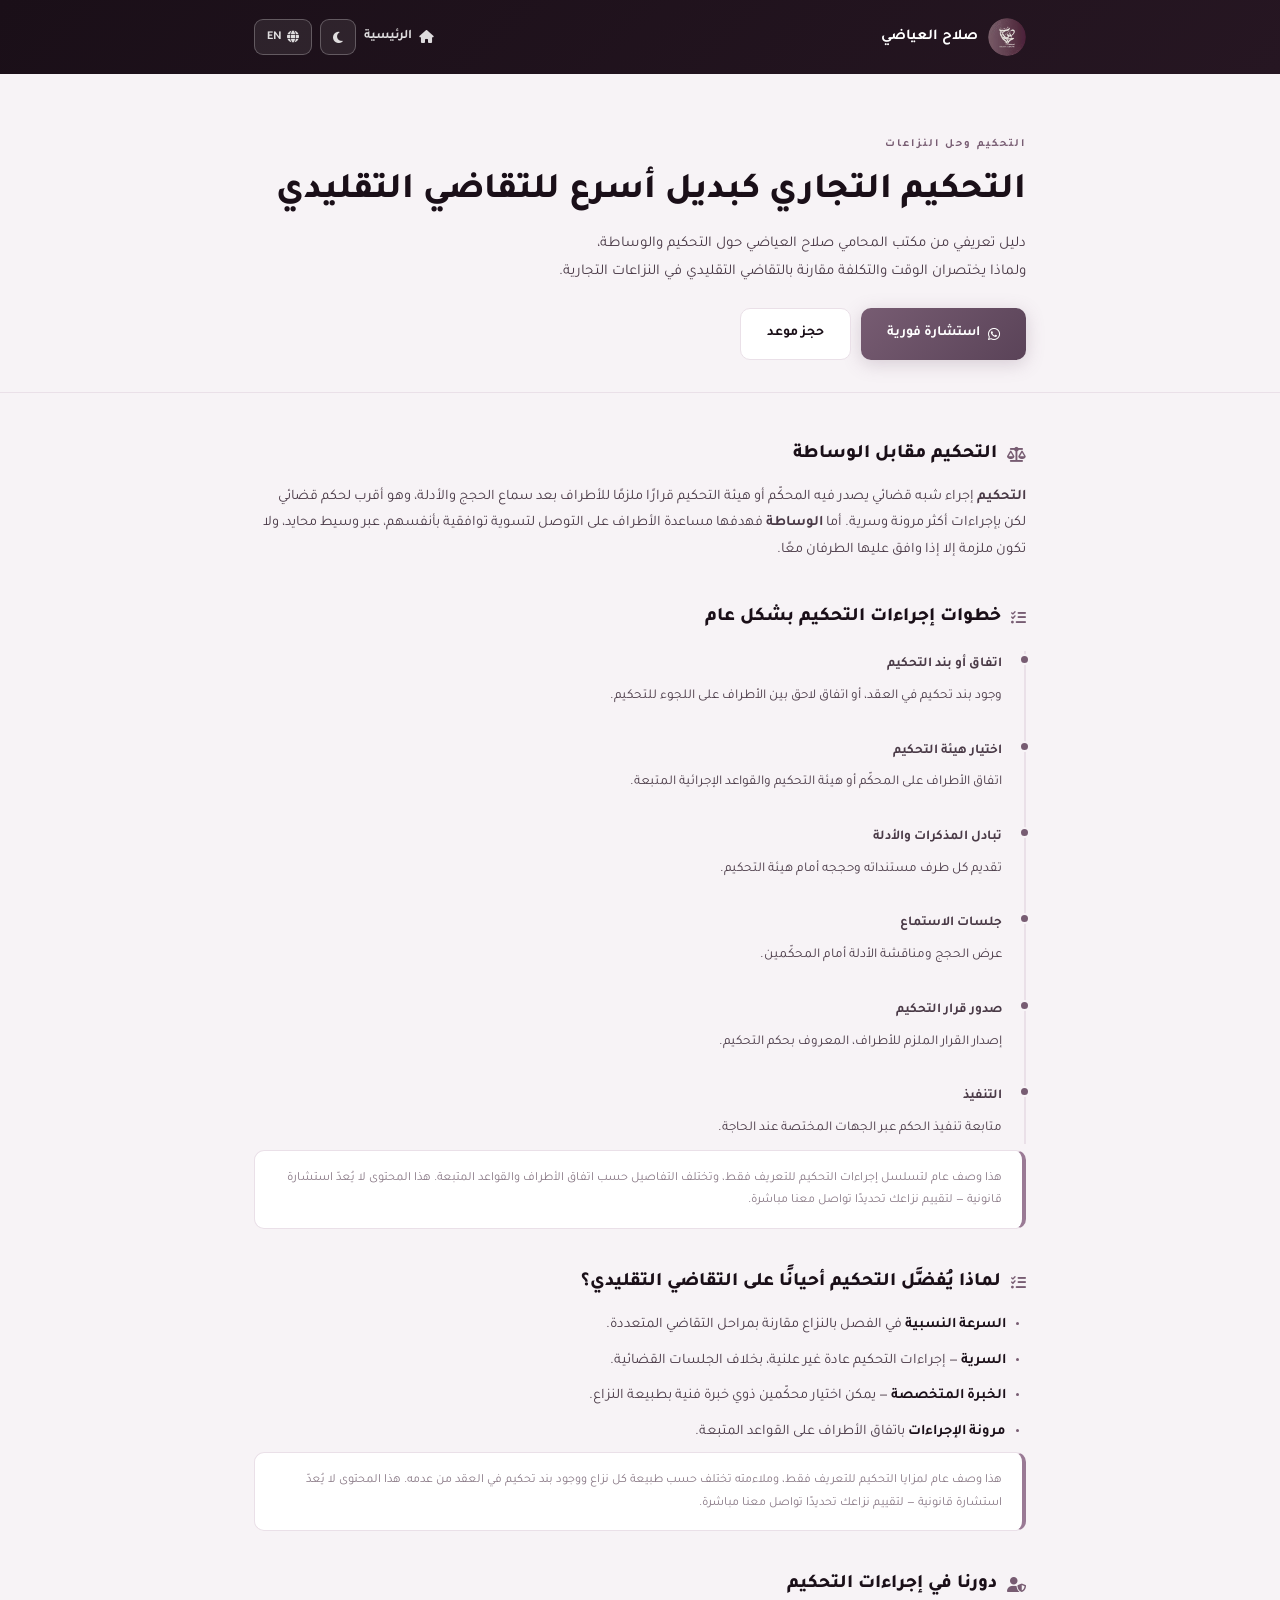
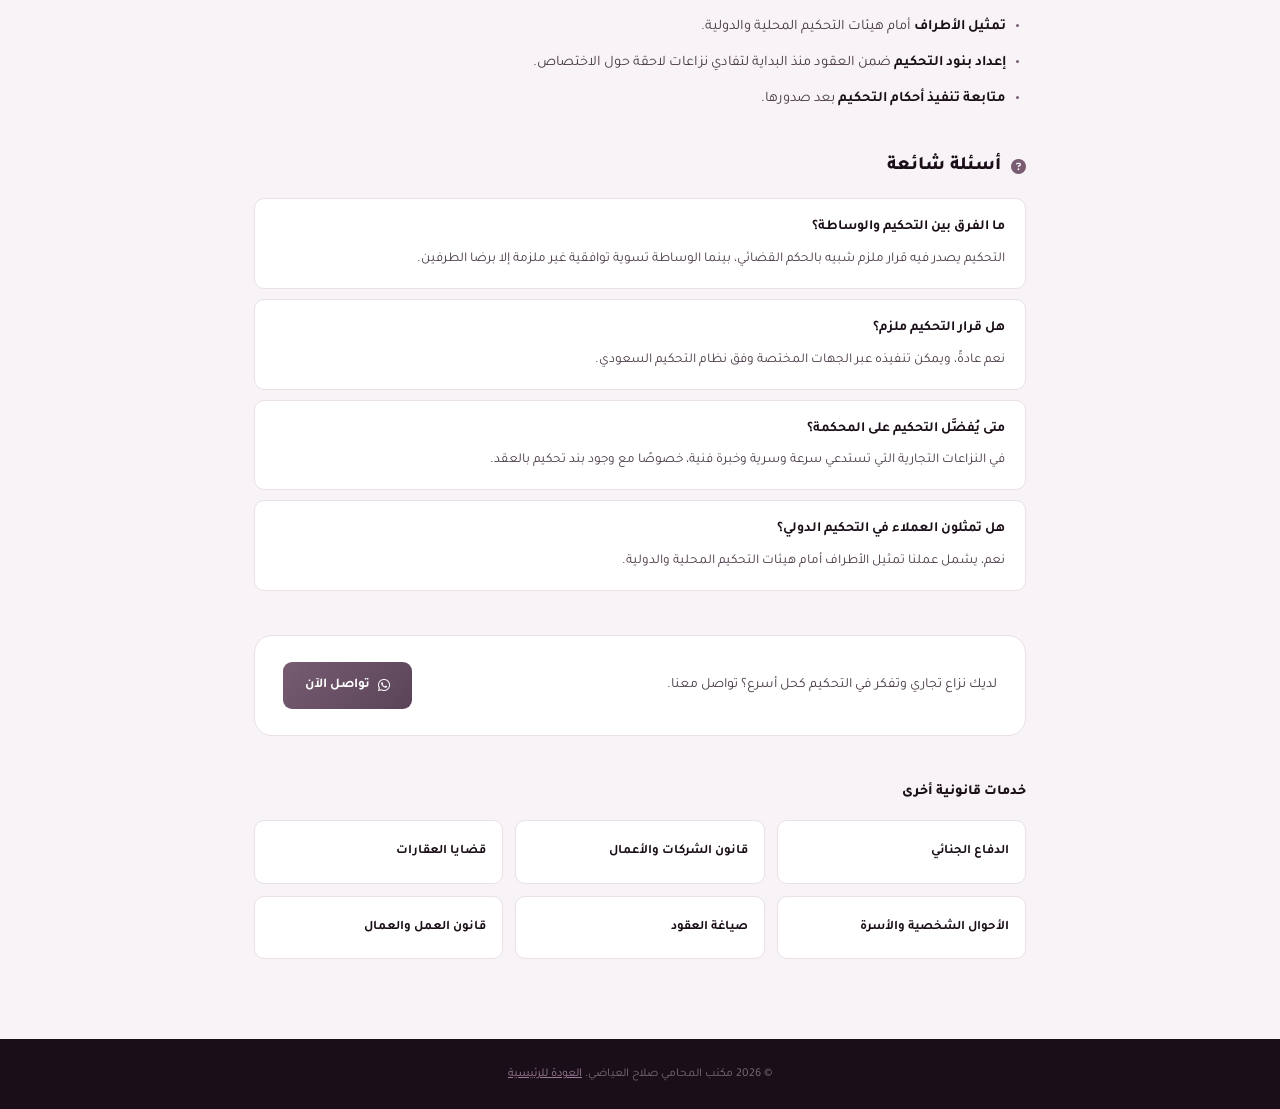
==== commit 69e14ccf: "Make copyright year auto-update dynamically instead of hardcoded 2025 across all pages" ====
--- a/arbitration.html
+++ b/arbitration.html
@@ -160,7 +160,7 @@
 </main>
 
 <footer>
-  <p><span class="ar-text">© 2025 مكتب المحامي صلاح العياضي.</span><span class="en-text">© 2025 Salah Aleadhi Law Office.</span> <a href="index.html"><span class="ar-text">العودة للرئيسية</span><span class="en-text">Back to Home</span></a></p>
+  <p><span class="ar-text">© <span class="cyear">2025</span> مكتب المحامي صلاح العياضي.</span><span class="en-text">© <span class="cyear">2025</span> Salah Aleadhi Law Office.</span> <a href="index.html"><span class="ar-text">العودة للرئيسية</span><span class="en-text">Back to Home</span></a></p>
 </footer>
 
 <script>
@@ -177,6 +177,7 @@
 function applyLang(l){html.setAttribute('lang',l);html.setAttribute('dir',l==='ar'?'rtl':'ltr');langLbl.textContent=l==='ar'?'EN':'AR';lang=l;localStorage.setItem('lang',l)}
 applyLang(lang);
 langBtn.addEventListener('click',()=>applyLang(lang==='ar'?'en':'ar'));
+document.querySelectorAll('.cyear').forEach(el=>el.textContent=new Date().getFullYear());
 </script>
 </body>
 </html>
